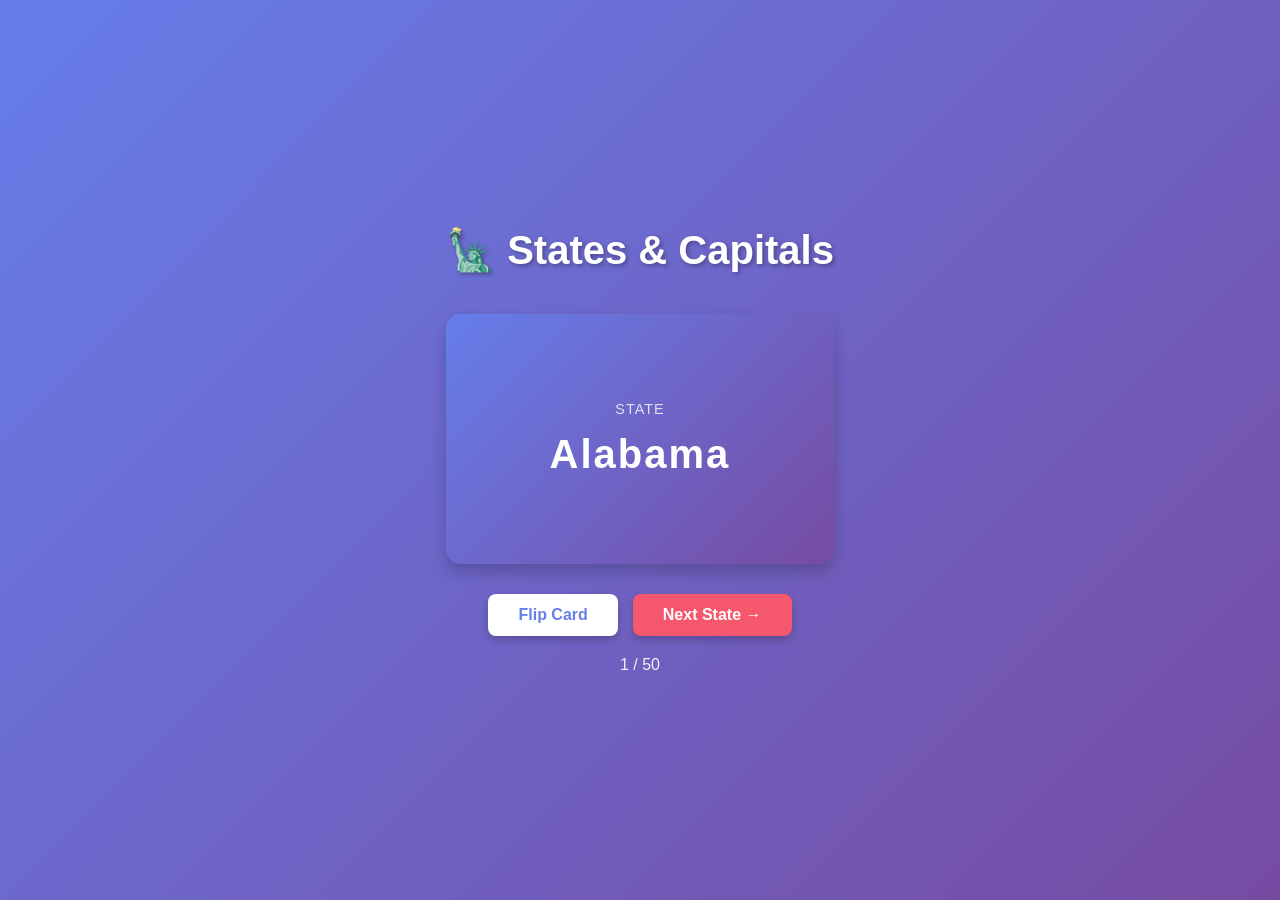
==== index.html @ 90b42ce1 "Add states and capitals flip card interaction Creates an interactive flip card UI where users can: -" ====
<!DOCTYPE html>
<html lang="en">
<head>
    <meta charset="UTF-8">
    <meta name="viewport" content="width=device-width, initial-scale=1.0">
    <title>States & Capitals Flip Card</title>
    <style>
        * {
            margin: 0;
            padding: 0;
            box-sizing: border-box;
        }

        body {
            font-family: 'Segoe UI', Tahoma, Geneva, Verdana, sans-serif;
            display: flex;
            justify-content: center;
            align-items: center;
            min-height: 100vh;
            background: linear-gradient(135deg, #667eea 0%, #764ba2 100%);
            padding: 20px;
        }

        .container {
            text-align: center;
            max-width: 500px;
        }

        h1 {
            color: white;
            margin-bottom: 40px;
            font-size: 2.5em;
            text-shadow: 2px 2px 4px rgba(0, 0, 0, 0.3);
        }

        .flip-card-container {
            perspective: 1000px;
            margin-bottom: 30px;
        }

        .flip-card {
            position: relative;
            width: 100%;
            height: 250px;
            transition: transform 0.6s;
            transform-style: preserve-3d;
        }

        .flip-card.flipped {
            transform: rotateY(180deg);
        }

        .flip-card-front,
        .flip-card-back {
            position: absolute;
            width: 100%;
            height: 100%;
            backface-visibility: hidden;
            display: flex;
            flex-direction: column;
            justify-content: center;
            align-items: center;
            border-radius: 15px;
            box-shadow: 0 8px 16px rgba(0, 0, 0, 0.2);
            padding: 30px;
        }

        .flip-card-front {
            background: linear-gradient(135deg, #667eea 0%, #764ba2 100%);
            color: white;
        }

        .flip-card-back {
            background: linear-gradient(135deg, #f093fb 0%, #f5576c 100%);
            color: white;
            transform: rotateY(180deg);
        }

        .label {
            font-size: 0.9em;
            opacity: 0.8;
            margin-bottom: 15px;
            letter-spacing: 1px;
        }

        .content {
            font-size: 2.5em;
            font-weight: bold;
            letter-spacing: 2px;
        }

        .button-group {
            display: flex;
            gap: 15px;
            justify-content: center;
            flex-wrap: wrap;
        }

        button {
            padding: 12px 30px;
            font-size: 1em;
            font-weight: bold;
            border: none;
            border-radius: 8px;
            cursor: pointer;
            transition: all 0.3s ease;
            box-shadow: 0 4px 8px rgba(0, 0, 0, 0.2);
        }

        .flip-btn {
            background: white;
            color: #667eea;
        }

        .flip-btn:hover {
            transform: translateY(-2px);
            box-shadow: 0 6px 12px rgba(0, 0, 0, 0.3);
        }

        .flip-btn:active {
            transform: translateY(0);
        }

        .next-btn {
            background: #f5576c;
            color: white;
        }

        .next-btn:hover {
            background: #f43556;
            transform: translateY(-2px);
            box-shadow: 0 6px 12px rgba(0, 0, 0, 0.3);
        }

        .next-btn:active {
            transform: translateY(0);
        }

        .counter {
            color: white;
            margin-top: 20px;
            font-size: 1em;
            opacity: 0.9;
        }

        @media (max-width: 480px) {
            h1 {
                font-size: 1.8em;
            }

            .flip-card-front,
            .flip-card-back {
                height: 200px;
            }

            .content {
                font-size: 1.8em;
            }

            button {
                padding: 10px 20px;
                font-size: 0.9em;
            }
        }
    </style>
</head>
<body>
    <div class="container">
        <h1>🗽 States & Capitals</h1>

        <div class="flip-card-container">
            <div class="flip-card" id="flipCard">
                <div class="flip-card-front">
                    <div class="label">STATE</div>
                    <div class="content" id="stateDisplay">Alabama</div>
                </div>
                <div class="flip-card-back">
                    <div class="label">CAPITAL</div>
                    <div class="content" id="capitalDisplay">Montgomery</div>
                </div>
            </div>
        </div>

        <div class="button-group">
            <button class="flip-btn" id="flipBtn">Flip Card</button>
            <button class="next-btn" id="nextBtn">Next State →</button>
        </div>

        <div class="counter">
            <span id="counter">1</span> / <span id="total">50</span>
        </div>
    </div>

    <script src="script.js"></script>
</body>
</html>
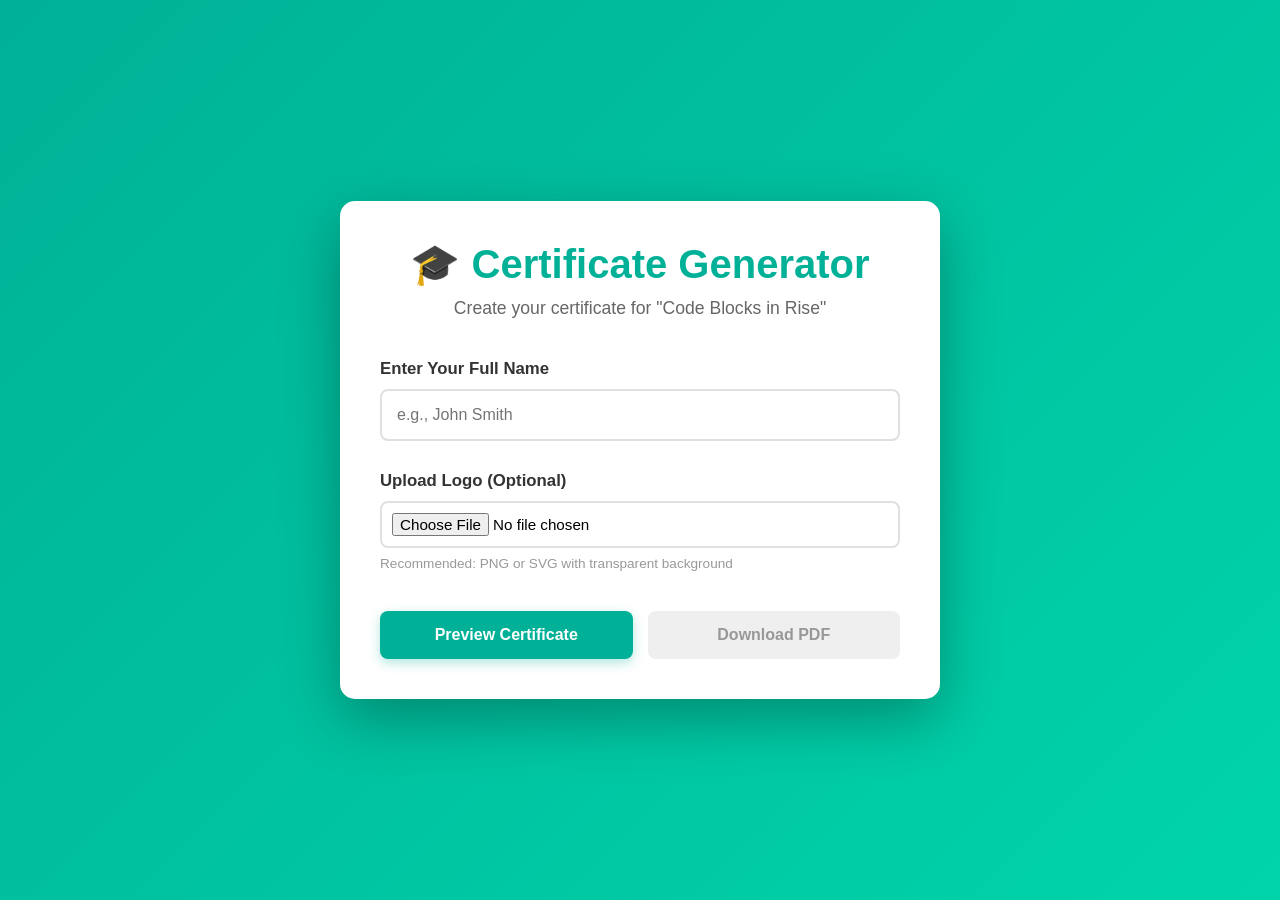
==== commit 7d18e185: "Create certificate generator for Code Blocks in Rise course - Add professional certificate generator" ====
--- a/index.html
+++ b/index.html
@@ -3,7 +3,8 @@
 <head>
     <meta charset="UTF-8">
     <meta name="viewport" content="width=device-width, initial-scale=1.0">
-    <title>States & Capitals Flip Card</title>
+    <title>Certificate Generator</title>
+    <script src="https://cdnjs.cloudflare.com/ajax/libs/html2pdf.js/0.10.1/html2pdf.bundle.min.js"></script>
     <style>
         * {
             margin: 0;
@@ -13,181 +14,367 @@
 
         body {
             font-family: 'Segoe UI', Tahoma, Geneva, Verdana, sans-serif;
+            background: linear-gradient(135deg, #00b197 0%, #00d4aa 100%);
+            min-height: 100vh;
             display: flex;
             justify-content: center;
             align-items: center;
-            min-height: 100vh;
-            background: linear-gradient(135deg, #667eea 0%, #764ba2 100%);
             padding: 20px;
         }
 
         .container {
+            background: white;
+            border-radius: 15px;
+            box-shadow: 0 20px 60px rgba(0, 0, 0, 0.3);
+            padding: 40px;
+            max-width: 600px;
+            width: 100%;
+        }
+
+        .header {
             text-align: center;
-            max-width: 500px;
-        }
-
-        h1 {
-            color: white;
             margin-bottom: 40px;
+        }
+
+        .header h1 {
+            color: #00b197;
             font-size: 2.5em;
-            text-shadow: 2px 2px 4px rgba(0, 0, 0, 0.3);
-        }
-
-        .flip-card-container {
-            perspective: 1000px;
+            margin-bottom: 10px;
+        }
+
+        .header p {
+            color: #666;
+            font-size: 1.1em;
+        }
+
+        .form-group {
             margin-bottom: 30px;
         }
 
-        .flip-card {
-            position: relative;
+        label {
+            display: block;
+            margin-bottom: 10px;
+            color: #333;
+            font-weight: 600;
+            font-size: 1.05em;
+        }
+
+        input[type="text"] {
             width: 100%;
-            height: 250px;
-            transition: transform 0.6s;
-            transform-style: preserve-3d;
-        }
-
-        .flip-card.flipped {
-            transform: rotateY(180deg);
-        }
-
-        .flip-card-front,
-        .flip-card-back {
-            position: absolute;
+            padding: 15px;
+            border: 2px solid #e0e0e0;
+            border-radius: 8px;
+            font-size: 1em;
+            font-family: inherit;
+            transition: border-color 0.3s ease;
+        }
+
+        input[type="text"]:focus {
+            outline: none;
+            border-color: #00b197;
+            box-shadow: 0 0 0 3px rgba(0, 177, 151, 0.1);
+        }
+
+        input[type="file"] {
+            padding: 10px;
+            border: 2px solid #e0e0e0;
+            border-radius: 8px;
             width: 100%;
-            height: 100%;
-            backface-visibility: hidden;
-            display: flex;
-            flex-direction: column;
-            justify-content: center;
-            align-items: center;
-            border-radius: 15px;
-            box-shadow: 0 8px 16px rgba(0, 0, 0, 0.2);
-            padding: 30px;
-        }
-
-        .flip-card-front {
-            background: linear-gradient(135deg, #667eea 0%, #764ba2 100%);
-            color: white;
-        }
-
-        .flip-card-back {
-            background: linear-gradient(135deg, #f093fb 0%, #f5576c 100%);
-            color: white;
-            transform: rotateY(180deg);
-        }
-
-        .label {
-            font-size: 0.9em;
-            opacity: 0.8;
-            margin-bottom: 15px;
-            letter-spacing: 1px;
-        }
-
-        .content {
-            font-size: 2.5em;
-            font-weight: bold;
-            letter-spacing: 2px;
+            font-size: 0.95em;
+            cursor: pointer;
+            transition: border-color 0.3s ease;
+        }
+
+        input[type="file"]:focus {
+            outline: none;
+            border-color: #00b197;
+        }
+
+        small {
+            font-size: 0.85em;
         }
 
         .button-group {
             display: flex;
             gap: 15px;
-            justify-content: center;
-            flex-wrap: wrap;
+            margin-top: 40px;
         }
 
         button {
-            padding: 12px 30px;
+            flex: 1;
+            padding: 15px 30px;
             font-size: 1em;
-            font-weight: bold;
+            font-weight: 600;
             border: none;
             border-radius: 8px;
             cursor: pointer;
             transition: all 0.3s ease;
-            box-shadow: 0 4px 8px rgba(0, 0, 0, 0.2);
-        }
-
-        .flip-btn {
+        }
+
+        .preview-btn {
+            background: #00b197;
+            color: white;
+            box-shadow: 0 4px 12px rgba(0, 177, 151, 0.3);
+        }
+
+        .preview-btn:hover {
+            background: #009980;
+            transform: translateY(-2px);
+            box-shadow: 0 6px 16px rgba(0, 177, 151, 0.4);
+        }
+
+        .download-btn {
+            background: #e0e0e0;
+            color: #333;
+        }
+
+        .download-btn:hover:not(:disabled) {
+            background: #d0d0d0;
+            transform: translateY(-2px);
+        }
+
+        .download-btn:disabled {
+            opacity: 0.5;
+            cursor: not-allowed;
+        }
+
+        /* Certificate Styles */
+        #certificatePreview {
+            display: none;
+            margin-top: 40px;
+            padding-top: 40px;
+            border-top: 2px solid #e0e0e0;
+        }
+
+        #certificatePreview.active {
+            display: block;
+        }
+
+        .certificate {
             background: white;
-            color: #667eea;
-        }
-
-        .flip-btn:hover {
-            transform: translateY(-2px);
-            box-shadow: 0 6px 12px rgba(0, 0, 0, 0.3);
-        }
-
-        .flip-btn:active {
-            transform: translateY(0);
-        }
-
-        .next-btn {
-            background: #f5576c;
-            color: white;
-        }
-
-        .next-btn:hover {
-            background: #f43556;
-            transform: translateY(-2px);
-            box-shadow: 0 6px 12px rgba(0, 0, 0, 0.3);
-        }
-
-        .next-btn:active {
-            transform: translateY(0);
-        }
-
-        .counter {
-            color: white;
+            border: 3px solid #00b197;
+            border-radius: 10px;
+            padding: 60px 80px;
+            text-align: center;
+            box-shadow: 0 10px 30px rgba(0, 0, 0, 0.1);
+            aspect-ratio: 16/9;
+            display: flex;
+            flex-direction: column;
+            justify-content: space-between;
+            position: relative;
+            overflow: hidden;
+        }
+
+        .certificate::before {
+            content: '';
+            position: absolute;
+            top: 0;
+            left: 0;
+            right: 0;
+            height: 5px;
+            background: linear-gradient(90deg, #00b197 0%, #00d4aa 100%);
+        }
+
+        .certificate::after {
+            content: '';
+            position: absolute;
+            bottom: 0;
+            left: 0;
+            right: 0;
+            height: 5px;
+            background: linear-gradient(90deg, #00d4aa 0%, #00b197 100%);
+        }
+
+        .cert-logo {
+            margin-bottom: 20px;
+        }
+
+        .cert-logo img {
+            max-height: 80px;
+            width: auto;
+        }
+
+        .cert-header {
+            margin-bottom: 30px;
+        }
+
+        .cert-title {
+            font-size: 3em;
+            font-weight: bold;
+            color: #00b197;
+            margin-bottom: 10px;
+            letter-spacing: 2px;
+        }
+
+        .cert-subtitle {
+            font-size: 1.2em;
+            color: #00b197;
+            font-style: italic;
+        }
+
+        .cert-content {
+            flex: 1;
+            display: flex;
+            flex-direction: column;
+            justify-content: center;
+            margin: 20px 0;
+        }
+
+        .cert-text {
+            font-size: 1.1em;
+            color: #333;
+            margin-bottom: 20px;
+        }
+
+        .cert-name {
+            font-size: 2.5em;
+            font-weight: bold;
+            color: #00b197;
+            margin: 30px 0;
+            border-bottom: 2px solid #00b197;
+            padding-bottom: 10px;
+            letter-spacing: 1px;
+        }
+
+        .cert-course {
+            font-size: 1.3em;
+            color: #333;
+            margin: 20px 0;
+            font-weight: 600;
+        }
+
+        .cert-footer {
+            display: flex;
+            justify-content: space-between;
+            align-items: center;
+            margin-top: 30px;
+            font-size: 0.95em;
+            color: #666;
+        }
+
+        .cert-date {
+            text-align: left;
+        }
+
+        .cert-seal {
+            font-size: 2em;
+            opacity: 0.1;
+            position: absolute;
+            bottom: 20px;
+            right: 30px;
+        }
+
+        .preview-only {
+            background: #f5f5f5;
+            padding: 20px;
+            border-radius: 8px;
             margin-top: 20px;
-            font-size: 1em;
-            opacity: 0.9;
-        }
-
-        @media (max-width: 480px) {
-            h1 {
+        }
+
+        .preview-label {
+            color: #666;
+            font-size: 0.9em;
+            margin-bottom: 15px;
+            font-weight: 600;
+        }
+
+        @media (max-width: 768px) {
+            .certificate {
+                padding: 40px;
+            }
+
+            .cert-title {
+                font-size: 2em;
+            }
+
+            .cert-name {
                 font-size: 1.8em;
             }
 
-            .flip-card-front,
-            .flip-card-back {
-                height: 200px;
-            }
-
-            .content {
-                font-size: 1.8em;
-            }
-
-            button {
-                padding: 10px 20px;
-                font-size: 0.9em;
+            .cert-course {
+                font-size: 1em;
+            }
+
+            .button-group {
+                flex-direction: column;
+            }
+
+            .cert-footer {
+                flex-direction: column;
+                gap: 15px;
+            }
+
+            .cert-date {
+                text-align: center;
             }
         }
     </style>
 </head>
 <body>
     <div class="container">
-        <h1>🗽 States & Capitals</h1>
-
-        <div class="flip-card-container">
-            <div class="flip-card" id="flipCard">
-                <div class="flip-card-front">
-                    <div class="label">STATE</div>
-                    <div class="content" id="stateDisplay">Alabama</div>
-                </div>
-                <div class="flip-card-back">
-                    <div class="label">CAPITAL</div>
-                    <div class="content" id="capitalDisplay">Montgomery</div>
+        <div class="header">
+            <h1>🎓 Certificate Generator</h1>
+            <p>Create your certificate for "Code Blocks in Rise"</p>
+        </div>
+
+        <div class="form-group">
+            <label for="nameInput">Enter Your Full Name</label>
+            <input
+                type="text"
+                id="nameInput"
+                placeholder="e.g., John Smith"
+                autocomplete="off"
+            >
+        </div>
+
+        <div class="form-group">
+            <label for="logoInput">Upload Logo (Optional)</label>
+            <input
+                type="file"
+                id="logoInput"
+                accept="image/*"
+            >
+            <small style="display: block; margin-top: 8px; color: #999;">
+                Recommended: PNG or SVG with transparent background
+            </small>
+        </div>
+
+        <div class="button-group">
+            <button class="preview-btn" onclick="previewCertificate()">Preview Certificate</button>
+            <button class="download-btn" id="downloadBtn" onclick="downloadCertificate()" disabled>Download PDF</button>
+        </div>
+
+        <div id="certificatePreview">
+            <div class="preview-label">Certificate Preview:</div>
+            <div class="preview-only">
+                <div class="certificate" id="certificateContent">
+                    <div>
+                        <div class="cert-logo">
+                            <img id="logoImage" src="" alt="Logo" style="display: none;">
+                        </div>
+                        <div class="cert-header">
+                            <div class="cert-title">Certificate of Completion</div>
+                            <div class="cert-subtitle">This is to certify that</div>
+                        </div>
+                    </div>
+
+                    <div class="cert-content">
+                        <div class="cert-name" id="certName">___________________</div>
+                        <div class="cert-text">has successfully completed the course</div>
+                        <div class="cert-course">Code Blocks in Rise</div>
+                    </div>
+
+                    <div>
+                        <div class="cert-footer">
+                            <div class="cert-date">
+                                Date: <span id="certDate">February 27, 2026</span>
+                            </div>
+                        </div>
+                    </div>
+
+                    <div class="cert-seal">✓</div>
                 </div>
             </div>
-        </div>
-
-        <div class="button-group">
-            <button class="flip-btn" id="flipBtn">Flip Card</button>
-            <button class="next-btn" id="nextBtn">Next State →</button>
-        </div>
-
-        <div class="counter">
-            <span id="counter">1</span> / <span id="total">50</span>
         </div>
     </div>
 
